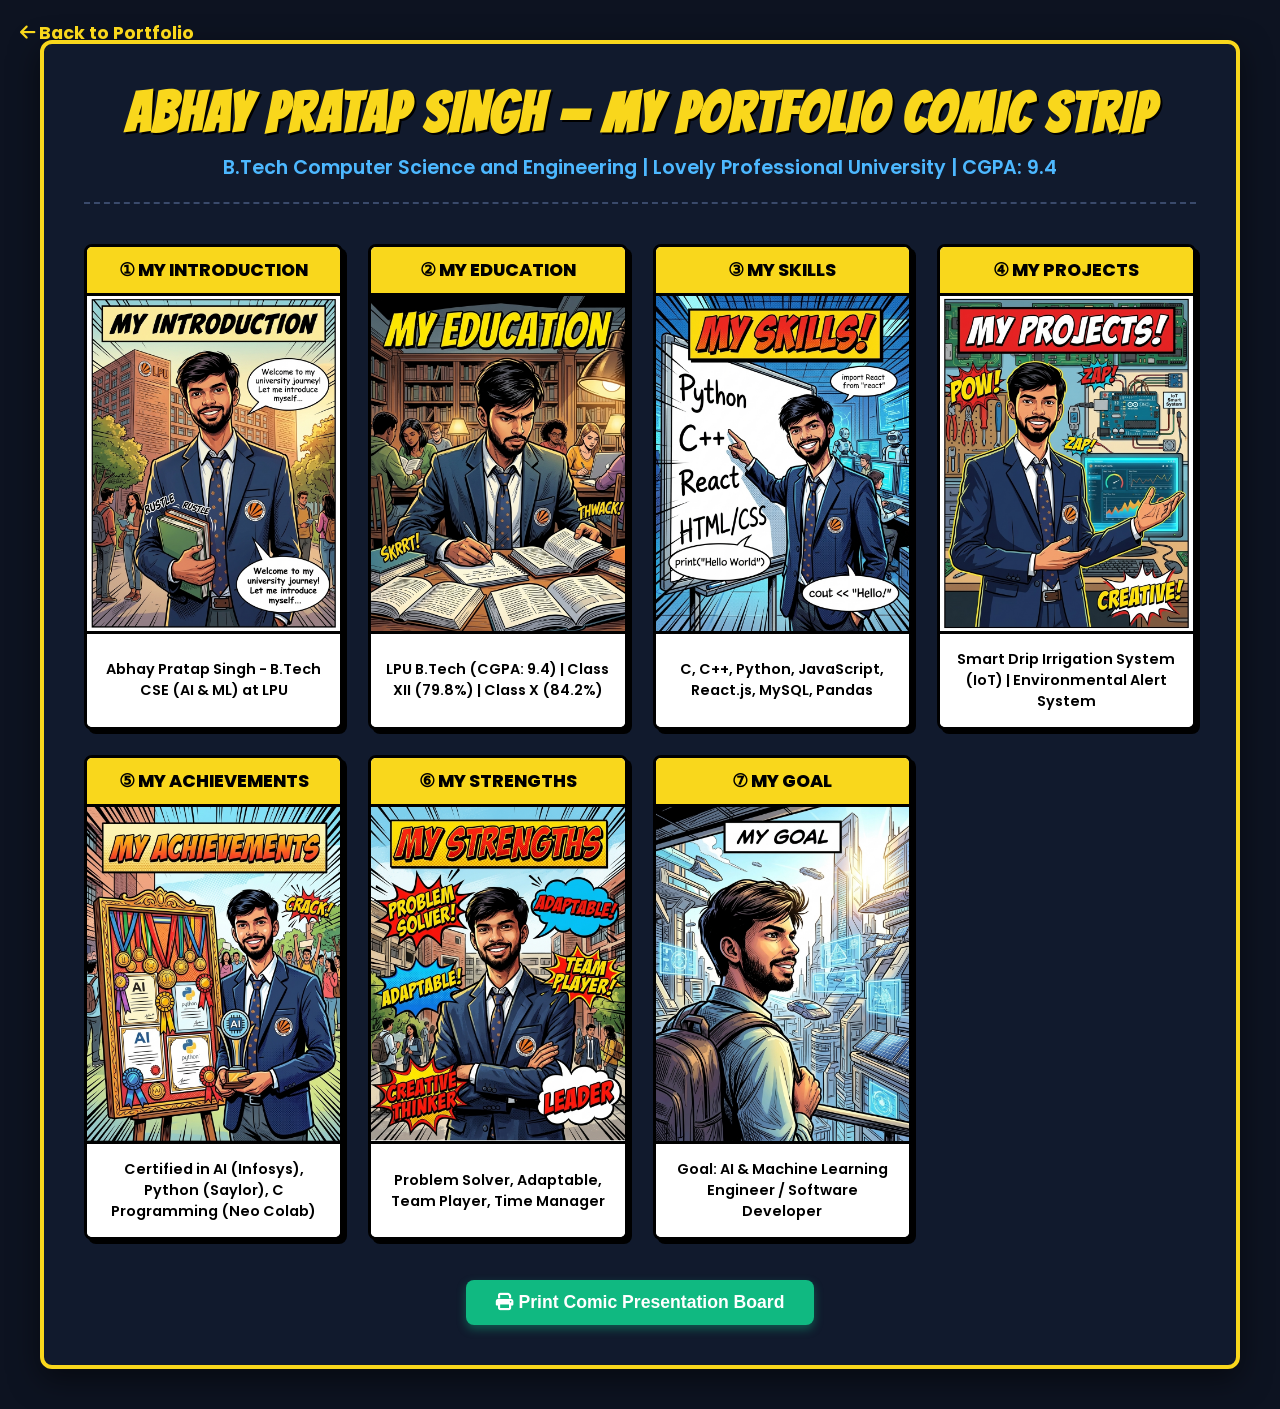
==== comic.html @ f8bb2150 "Add comic presentation board and images" ====
﻿<!DOCTYPE html>
<html lang="en">
<head>
    <meta charset="UTF-8">
    <meta name="viewport" content="width=device-width, initial-scale=1.0">
    <title>Abhay Pratap Singh - Comic Presentation</title>
    <link href="https://fonts.googleapis.com/css2?family=Bangers&family=Poppins:wght@400;600;800&display=swap" rel="stylesheet">
    <link rel="stylesheet" href="https://cdnjs.cloudflare.com/ajax/libs/font-awesome/6.4.0/css/all.min.css">
    <style>
        * { margin: 0; padding: 0; box-sizing: border-box; }
        body { background-color: #0d1321; font-family: 'Poppins', sans-serif; color: white; min-height: 100vh; padding: 40px 20px; }
        .comic-board { max-width: 1200px; margin: 0 auto; border: 4px solid #f9d71c; border-radius: 12px; padding: 40px; background-color: #111a2d; box-shadow: 0 10px 30px rgba(0, 0, 0, 0.5); }
        .header { text-align: center; margin-bottom: 40px; border-bottom: 2px dashed #3a4a6b; padding-bottom: 20px; }
        .header h1 { font-family: 'Bangers', cursive; color: #f9d71c; font-size: 3.5rem; letter-spacing: 2px; text-shadow: 2px 2px 0px #000; margin-bottom: 10px; }
        .header p { color: #4db8ff; font-size: 1.2rem; font-weight: 600; }
        .comic-grid { display: grid; grid-template-columns: repeat(auto-fill, minmax(250px, 1fr)); gap: 25px; margin-bottom: 40px; }
        .comic-panel { background: white; border-radius: 8px; overflow: hidden; display: flex; flex-direction: column; border: 3px solid #000; box-shadow: 4px 4px 0px #000; transition: transform 0.2s ease; }
        .comic-panel:hover { transform: translateY(-5px); }
        .panel-header { background-color: #f9d71c; color: #000; font-weight: 800; text-align: center; padding: 10px; font-size: 1.1rem; border-bottom: 3px solid #000; }
        .panel-image { width: 100%; aspect-ratio: 3/4; object-fit: cover; border-bottom: 3px solid #000; }
        .panel-footer { padding: 15px; background-color: white; color: #000; text-align: center; font-size: 0.9rem; font-weight: 600; flex-grow: 1; display: flex; align-items: center; justify-content: center; }
        .btn-print { display: block; width: fit-content; margin: 0 auto; background-color: #10b981; color: white; border: none; padding: 12px 30px; font-size: 1.1rem; font-weight: bold; border-radius: 8px; cursor: pointer; box-shadow: 0 4px 10px rgba(16, 185, 129, 0.4); transition: background 0.2s; text-decoration: none; }
        .btn-print:hover { background-color: #059669; }
        .btn-back { position: absolute; top: 20px; left: 20px; color: #f9d71c; text-decoration: none; font-weight: bold; font-size: 1.1rem; }
        .btn-back:hover { text-decoration: underline; }
        @media (max-width: 768px) { .comic-board { padding: 20px; } .header h1 { font-size: 2.5rem; } }
        @media print { body { background: white; padding: 0; } .comic-board { border: none; box-shadow: none; max-width: 100%; padding: 0; background: white; } .btn-print, .btn-back { display: none; } .header h1 { color: #000; text-shadow: none; } .comic-grid { page-break-inside: avoid; } }
    </style>
</head>
<body>
    <a href="index.html" class="btn-back"><i class="fas fa-arrow-left"></i> Back to Portfolio</a>
    <div class="comic-board">
        <div class="header">
            <h1>ABHAY PRATAP SINGH — MY PORTFOLIO COMIC STRIP</h1>
            <p>B.Tech Computer Science and Engineering | Lovely Professional University | CGPA: 9.4</p>
        </div>
        <div class="comic-grid">
            <div class="comic-panel"><div class="panel-header">① MY INTRODUCTION</div><img src="comics/1_introduction.jpg" alt="Introduction" class="panel-image"><div class="panel-footer">Abhay Pratap Singh - B.Tech CSE (AI & ML) at LPU</div></div>
            <div class="comic-panel"><div class="panel-header">② MY EDUCATION</div><img src="comics/2_education.jpg" alt="Education" class="panel-image"><div class="panel-footer">LPU B.Tech (CGPA: 9.4) | Class XII (79.8%) | Class X (84.2%)</div></div>
            <div class="comic-panel"><div class="panel-header">③ MY SKILLS</div><img src="comics/3_skills.jpg" alt="Skills" class="panel-image"><div class="panel-footer">C, C++, Python, JavaScript, React.js, MySQL, Pandas</div></div>
            <div class="comic-panel"><div class="panel-header">④ MY PROJECTS</div><img src="comics/4_projects.jpg" alt="Projects" class="panel-image"><div class="panel-footer">Smart Drip Irrigation System (IoT) | Environmental Alert System</div></div>
            <div class="comic-panel"><div class="panel-header">⑤ MY ACHIEVEMENTS</div><img src="comics/5_achievements.jpg" alt="Achievements" class="panel-image"><div class="panel-footer">Certified in AI (Infosys), Python (Saylor), C Programming (Neo Colab)</div></div>
            <div class="comic-panel"><div class="panel-header">⑥ MY STRENGTHS</div><img src="comics/6_strengths.jpg" alt="Strengths" class="panel-image"><div class="panel-footer">Problem Solver, Adaptable, Team Player, Time Manager</div></div>
            <div class="comic-panel"><div class="panel-header">⑦ MY GOAL</div><img src="comics/7_goal.jpg" alt="Goal" class="panel-image"><div class="panel-footer">Goal: AI & Machine Learning Engineer / Software Developer</div></div>
        </div>
        <button class="btn-print" onclick="window.print()"><i class="fas fa-print"></i> Print Comic Presentation Board</button>
    </div>
</body>
</html>
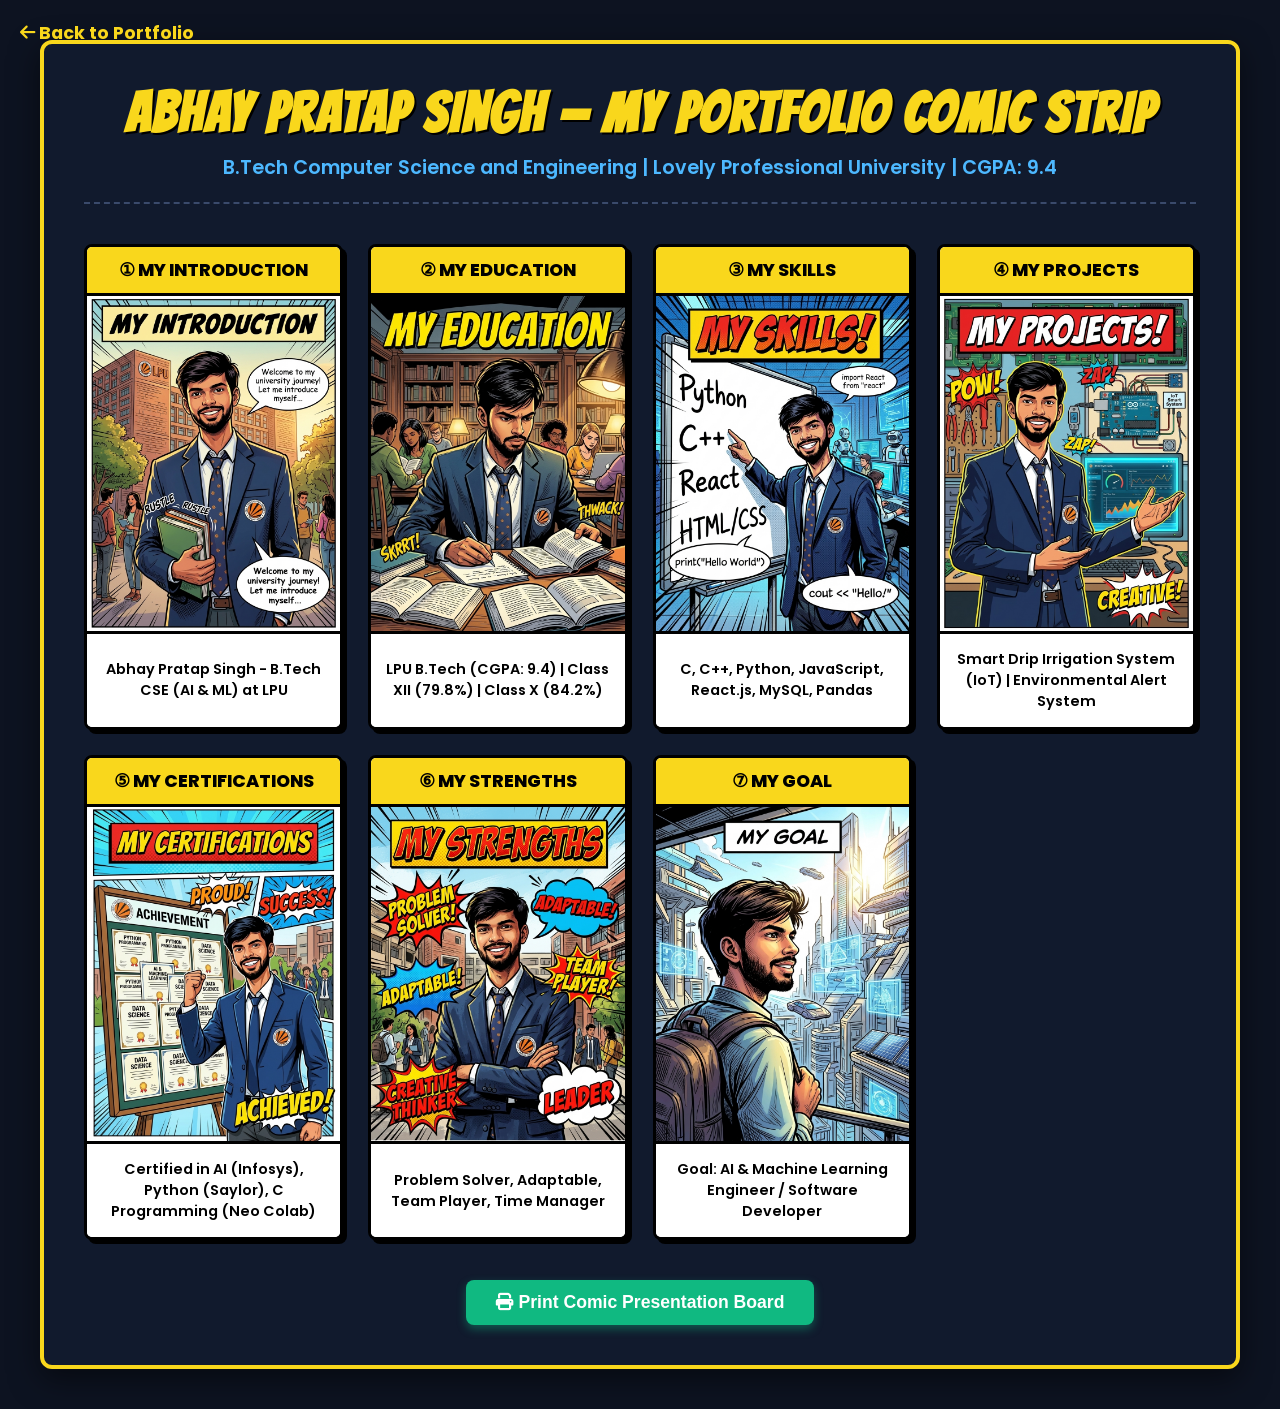
==== commit ed03f34f: "Update Achievements to Certifications" ====
--- a/comic.html
+++ b/comic.html
@@ -1,4 +1,4 @@
-﻿<!DOCTYPE html>
+<!DOCTYPE html>
 <html lang="en">
 <head>
     <meta charset="UTF-8">
@@ -39,7 +39,7 @@
             <div class="comic-panel"><div class="panel-header">② MY EDUCATION</div><img src="comics/2_education.jpg" alt="Education" class="panel-image"><div class="panel-footer">LPU B.Tech (CGPA: 9.4) | Class XII (79.8%) | Class X (84.2%)</div></div>
             <div class="comic-panel"><div class="panel-header">③ MY SKILLS</div><img src="comics/3_skills.jpg" alt="Skills" class="panel-image"><div class="panel-footer">C, C++, Python, JavaScript, React.js, MySQL, Pandas</div></div>
             <div class="comic-panel"><div class="panel-header">④ MY PROJECTS</div><img src="comics/4_projects.jpg" alt="Projects" class="panel-image"><div class="panel-footer">Smart Drip Irrigation System (IoT) | Environmental Alert System</div></div>
-            <div class="comic-panel"><div class="panel-header">⑤ MY ACHIEVEMENTS</div><img src="comics/5_achievements.jpg" alt="Achievements" class="panel-image"><div class="panel-footer">Certified in AI (Infosys), Python (Saylor), C Programming (Neo Colab)</div></div>
+            <div class="comic-panel"><div class="panel-header">⑤ MY CERTIFICATIONS</div><img src="comics/5_certifications.jpg" alt="Certifications" class="panel-image"><div class="panel-footer">Certified in AI (Infosys), Python (Saylor), C Programming (Neo Colab)</div></div>
             <div class="comic-panel"><div class="panel-header">⑥ MY STRENGTHS</div><img src="comics/6_strengths.jpg" alt="Strengths" class="panel-image"><div class="panel-footer">Problem Solver, Adaptable, Team Player, Time Manager</div></div>
             <div class="comic-panel"><div class="panel-header">⑦ MY GOAL</div><img src="comics/7_goal.jpg" alt="Goal" class="panel-image"><div class="panel-footer">Goal: AI & Machine Learning Engineer / Software Developer</div></div>
         </div>
